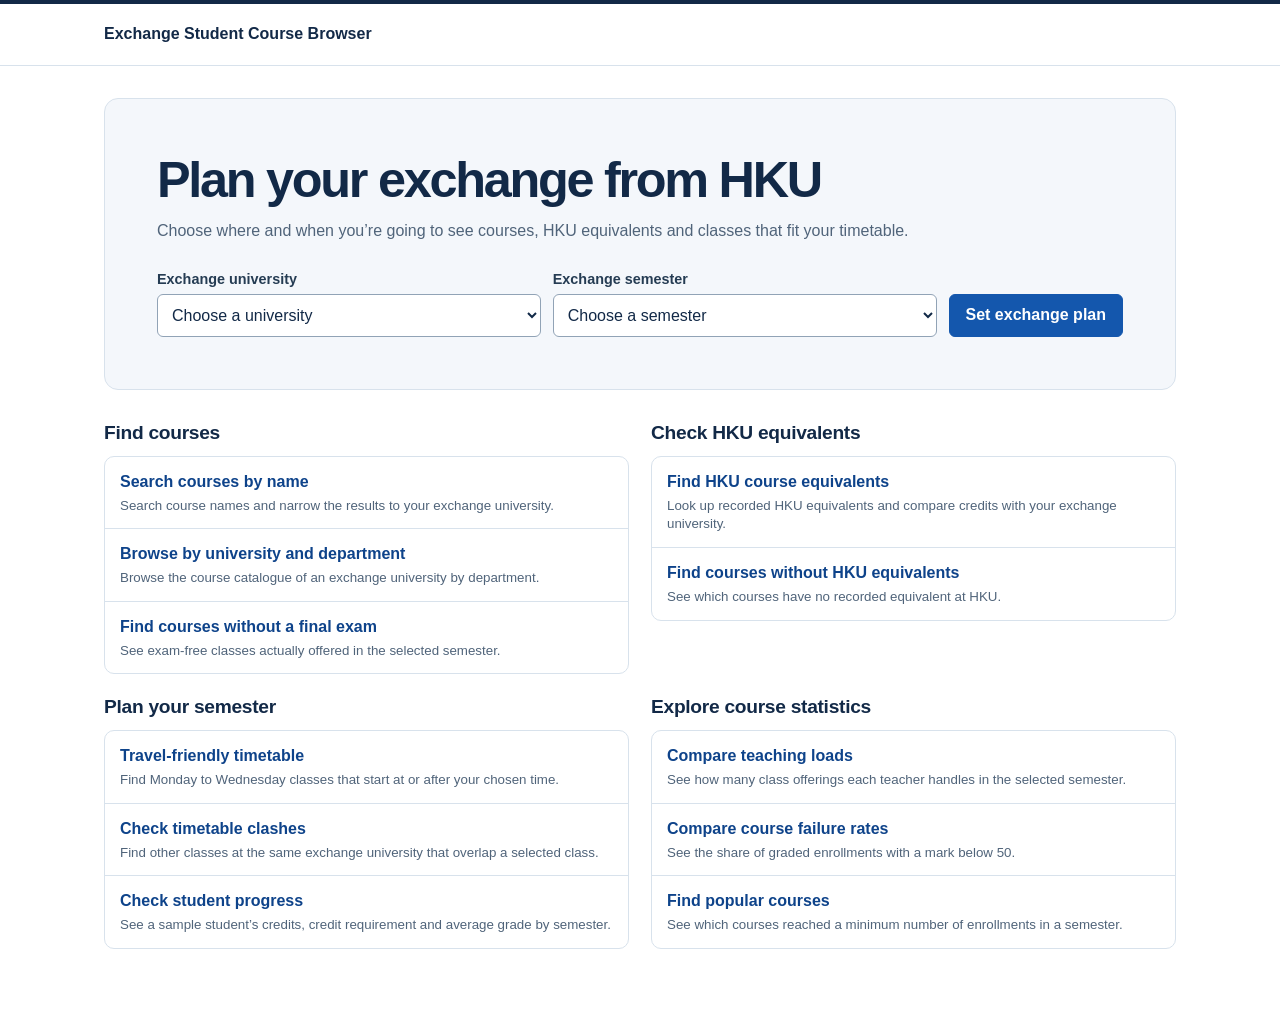
==== docs/index.html @ b4a04296 "Plan an outbound HKU exchange on the public demo" ====
<!doctype html>
<html lang="en">
<head>
  <meta charset="utf-8">
  <meta name="viewport" content="width=device-width, initial-scale=1">
  <title>Exchange Student Course Browser</title>
  <link rel="stylesheet" href="static/style.css?v=c8fd3053e0f9">
</head>
<body>

<header class="topbar">
  <a class="brand" href="./" data-plan-link>Exchange Student Course Browser</a>

</header>
<main>
  <p class="plan-route" data-plan-route hidden></p>

<section class="search-panel">
  <h1>Plan your exchange from HKU</h1>
  <p>Choose where and when you’re going to see courses, HKU equivalents and classes that fit your timetable.</p>
  <form class="plan-form" method="get" action="./" id="exchange-plan">
    <label>
      <span class="label">Exchange university</span>
      <select name="destination" required>
        <option value="">Choose a university</option>

        <option value="3">University College London</option>

        <option value="2">University of Toronto</option>

      </select>
    </label>
    <label>
      <span class="label">Exchange semester</span>
      <select name="semester" required>
        <option value="">Choose a semester</option>

        <option value="Sem 1">Sem 1</option>

        <option value="Sem 2">Sem 2</option>

      </select>
    </label>
    <button type="submit">Set exchange plan</button>
  </form>
</section>
<section class="plan-search" data-plan-search hidden>
  <h2>Search your destination’s courses</h2>
  <form class="search-form" method="get" action="feature/1/" data-preserve-plan>
    <input type="hidden" name="uni_id" data-plan-default>
    <label for="keyword" class="sr-only">Course name keyword</label>
    <input id="keyword" name="keyword" type="search" placeholder="Try database" required>
    <button type="submit">Search courses</button>
  </form>
</section>
<div class="cards">

  <section class="feature-group">
    <h2>Find courses</h2>
    <ul>

      <li>
        <a href="feature/1/" data-plan-link>
          <span>Search courses by name</span>
          <small>Search course names and narrow the results to your exchange university.</small>
        </a>
      </li>

      <li>
        <a href="feature/2/" data-plan-link>
          <span>Browse by university and department</span>
          <small>Browse the course catalogue of an exchange university by department.</small>
        </a>
      </li>

      <li>
        <a href="feature/4/" data-plan-link>
          <span>Find courses without a final exam</span>
          <small>See exam-free classes actually offered in the selected semester.</small>
        </a>
      </li>

    </ul>
  </section>

  <section class="feature-group">
    <h2>Check HKU equivalents</h2>
    <ul>

      <li>
        <a href="feature/5/" data-plan-link>
          <span>Find HKU course equivalents</span>
          <small>Look up recorded HKU equivalents and compare credits with your exchange university.</small>
        </a>
      </li>

      <li>
        <a href="feature/9/" data-plan-link>
          <span>Find courses without HKU equivalents</span>
          <small>See which courses have no recorded equivalent at HKU.</small>
        </a>
      </li>

    </ul>
  </section>

  <section class="feature-group">
    <h2>Plan your semester</h2>
    <ul>

      <li>
        <a href="feature/3/" data-plan-link>
          <span>Travel-friendly timetable</span>
          <small>Find Monday to Wednesday classes that start at or after your chosen time.</small>
        </a>
      </li>

      <li>
        <a href="feature/11/" data-plan-link>
          <span>Check timetable clashes</span>
          <small>Find other classes at the same exchange university that overlap a selected class.</small>
        </a>
      </li>

      <li>
        <a href="feature/7/" data-plan-link>
          <span>Check student progress</span>
          <small>See a sample student’s credits, credit requirement and average grade by semester.</small>
        </a>
      </li>

    </ul>
  </section>

  <section class="feature-group">
    <h2>Explore course statistics</h2>
    <ul>

      <li>
        <a href="feature/6/" data-plan-link>
          <span>Compare teaching loads</span>
          <small>See how many class offerings each teacher handles in the selected semester.</small>
        </a>
      </li>

      <li>
        <a href="feature/8/" data-plan-link>
          <span>Compare course failure rates</span>
          <small>See the share of graded enrollments with a mark below 50.</small>
        </a>
      </li>

      <li>
        <a href="feature/10/" data-plan-link>
          <span>Find popular courses</span>
          <small>See which courses reached a minimum number of enrollments in a semester.</small>
        </a>
      </li>

    </ul>
  </section>

</div>

</main>

<script id="exchange-choices" type="application/json">{"destinations": [[3, "University College London"], [2, "University of Toronto"]], "semesters": ["Sem 1", "Sem 2"]}</script>
<script src="static/plan.js?v=af92ba2f930c" defer></script>


</body>
</html>
---- docs/static/style.css ----
:root {
  color-scheme: light;
  --navy: #122947;
  --text: #253c53;
  --muted: #50647a;
  --blue: #1457ad;
  --blue-dark: #0e438a;
  --line: #d8e2ec;
  --soft: #f4f7fb;
  --white: #fff;
}

* { box-sizing: border-box; }
[hidden] { display: none !important; }
body {
  margin: 0;
  color: var(--text);
  background: var(--white);
  font: 1rem/1.55 "Inter", -apple-system, BlinkMacSystemFont, "Segoe UI", sans-serif;
}
a { color: var(--blue); }
h1, h2, h3 { color: var(--navy); line-height: 1.15; }
h1 { margin: 0; font-size: clamp(2rem, 4vw, 3.15rem); letter-spacing: -.045em; }
h2 { margin: 0; font-size: 1.2rem; letter-spacing: -.015em; }
p { margin: 0; }
main { max-width: 1120px; margin: 0 auto; padding: 32px 24px 60px; }

.topbar {
  display: flex;
  justify-content: space-between;
  align-items: baseline;
  gap: 12px;
  padding: 18px max(24px, calc((100% - 1072px) / 2));
  border-top: 4px solid var(--navy);
  border-bottom: 1px solid var(--line);
}
.brand { color: var(--navy); font-weight: 700; text-decoration: none; }
.topbar nav a { white-space: nowrap; font-size: .9rem; font-weight: 600; }

.search-panel {
  padding: clamp(22px, 6vw, 52px);
  border: 1px solid var(--line);
  border-radius: 14px;
  background: var(--soft);
}
.search-panel p { margin: 10px 0 24px; color: var(--muted); }
.plan-route { margin: 0 0 16px; color: var(--muted); font-size: .9rem; font-weight: 650; }
.plan-form { display: flex; align-items: end; flex-wrap: wrap; gap: 12px; }
.plan-form label { flex: 1 1 200px; min-width: 0; }
.plan-search { margin-top: 24px; }
.plan-search h2 { margin-bottom: 8px; }
.search-form { display: flex; flex-wrap: wrap; gap: 10px; max-width: 640px; }
.search-form input { flex: 1 1 220px; width: auto; min-width: 0; }

.cards {
  display: grid;
  grid-template-columns: repeat(2, minmax(0, 1fr));
  gap: 22px;
  margin-top: 32px;
  align-items: start;
}
.feature-group h2 { margin-bottom: 12px; }
.feature-group ul {
  margin: 0;
  padding: 0;
  list-style: none;
  border: 1px solid var(--line);
  border-radius: 10px;
}
.feature-group li + li { border-top: 1px solid var(--line); }
.feature-group a {
  display: block;
  padding: 13px 15px;
  text-decoration: none;
  border-radius: 7px;
}
.feature-group a:hover { background: var(--soft); }
.feature-group a span { display: block; color: var(--blue-dark); font-weight: 650; }
.feature-group a small { display: block; margin-top: 2px; color: var(--muted); line-height: 1.4; }

.feature-title { font-size: clamp(1.9rem, 4vw, 2.75rem); }
.feature-description { margin: 10px 0 22px; }
.dim { color: var(--muted); }
.block {
  margin: 18px 0;
  padding: 20px;
  border: 1px solid var(--line);
  border-radius: 10px;
}
.block.flat { padding: 0; }
.block.error { border-color: #e4b4b1; color: #861c19; background: #fff8f8; }
.block.error p { margin-top: 6px; }
.tag { font-weight: 650; }
.form {
  display: flex;
  align-items: end;
  flex-wrap: wrap;
  gap: 14px;
  background: var(--soft);
}
.form label { flex: 1 1 200px; min-width: 0; }
.label { display: block; margin-bottom: 4px; font-size: .9rem; font-weight: 650; }
.label em { color: var(--muted); font-weight: 400; }

input, select, textarea, button { font: inherit; }
input, select, textarea {
  width: 100%;
  min-height: 43px;
  padding: 8px 10px;
  color: var(--navy);
  background: var(--white);
  border: 1px solid #91a3b6;
  border-radius: 6px;
}
button {
  min-height: 43px;
  padding: 8px 16px;
  color: var(--white);
  background: var(--blue);
  border: 1px solid var(--blue);
  border-radius: 6px;
  font-weight: 650;
  cursor: pointer;
}
button:hover { background: var(--blue-dark); }
:focus-visible { outline: 2px solid var(--blue); outline-offset: 2px; }

.result-head {
  display: flex;
  justify-content: space-between;
  align-items: baseline;
  gap: 12px;
  padding: 13px 16px;
}
.count, .null, .empty { color: var(--muted); }
.count { font-size: .9rem; }
.empty { padding: 0 16px 16px; }
.table-wrap { overflow-x: auto; }
table.data { width: 100%; border-collapse: collapse; font-size: .92rem; }
table.data th, table.data td { padding: 9px 12px; text-align: left; vertical-align: top; }
table.data th { color: var(--navy); background: var(--soft); white-space: nowrap; }
table.data td { border-top: 1px solid var(--line); }
table.data td:first-child { min-width: 5rem; }
table.data th, table.data td { font-variant-numeric: tabular-nums; }

pre, code, .mono { font-family: ui-monospace, monospace; }
pre { white-space: pre-wrap; }
.sr-only {
  position: absolute;
  width: 1px;
  height: 1px;
  padding: 0;
  margin: -1px;
  overflow: hidden;
  clip-path: inset(50%);
  white-space: nowrap;
  border: 0;
}

@media (max-width: 740px) {
  .cards { grid-template-columns: 1fr; }
}
@media (max-width: 480px) {
  main { padding: 24px 16px 40px; }
  .topbar { padding: 14px 16px; }
  .search-form button, .plan-form button, .form button { width: 100%; }
}
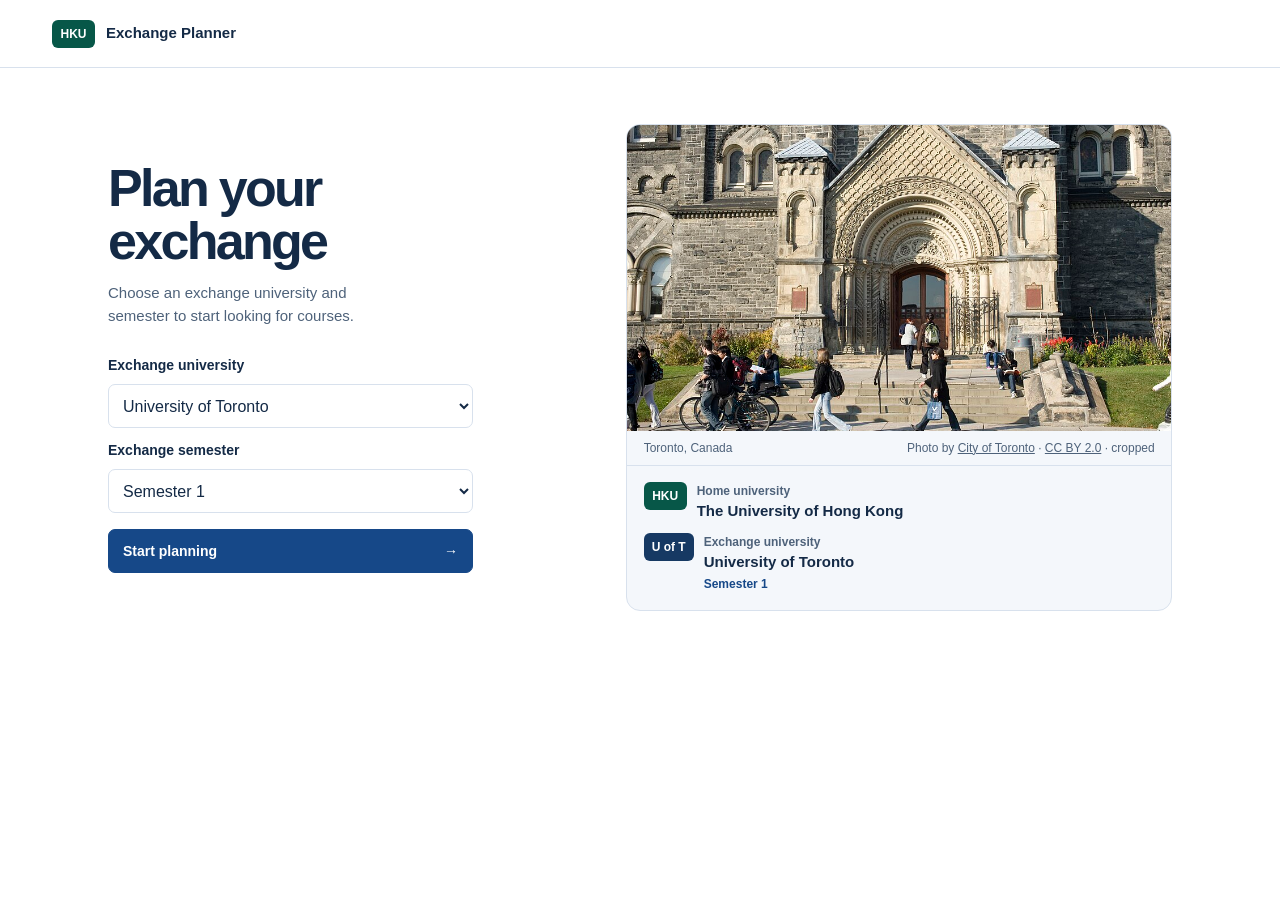
==== commit 0a979256: "Publish redesigned HKU exchange planner" ====
--- a/docs/index.html
+++ b/docs/index.html
@@ -3,169 +3,89 @@
 <head>
   <meta charset="utf-8">
   <meta name="viewport" content="width=device-width, initial-scale=1">
-  <title>Exchange Student Course Browser</title>
-  <link rel="stylesheet" href="static/style.css?v=c8fd3053e0f9">
+  <title>Exchange Planner</title>
+  <link rel="stylesheet" href="static/style.css?v=d1cd50f2ade8">
 </head>
-<body>
-
-<header class="topbar">
-  <a class="brand" href="./" data-plan-link>Exchange Student Course Browser</a>
-
+<body id="exchange-planner">
+<header class="identity">
+  <a class="identity-link" href="./" data-plan-link>
+    <span class="school-badge" data-school="hku" aria-hidden="true">HKU</span>
+    <span>Exchange Planner</span>
+  </a>
 </header>
 <main>
-  <p class="plan-route" data-plan-route hidden></p>
 
-<section class="search-panel">
-  <h1>Plan your exchange from HKU</h1>
-  <p>Choose where and when you’re going to see courses, HKU equivalents and classes that fit your timetable.</p>
-  <form class="plan-form" method="get" action="./" id="exchange-plan">
-    <label>
-      <span class="label">Exchange university</span>
-      <select name="destination" required>
-        <option value="">Choose a university</option>
+
+<section class="setup" aria-labelledby="exchange-title">
+  <div class="setup-copy">
+    <h1 id="exchange-title">Plan your exchange</h1>
+    <p>Choose an exchange university and semester to start looking for courses.</p>
+    <form id="exchange-setup" method="get" action="feature/1/">
+      <label for="exchange-university">Exchange university</label>
+      <select id="exchange-university" name="destination" required>
 
         <option value="3">University College London</option>
 
-        <option value="2">University of Toronto</option>
+        <option value="2" selected>University of Toronto</option>
 
       </select>
-    </label>
-    <label>
-      <span class="label">Exchange semester</span>
-      <select name="semester" required>
-        <option value="">Choose a semester</option>
+      <label for="exchange-semester">Exchange semester</label>
+      <select id="exchange-semester" name="semester" required>
 
-        <option value="Sem 1">Sem 1</option>
+        <option value="Sem 1">Semester 1</option>
 
-        <option value="Sem 2">Sem 2</option>
+        <option value="Sem 2">Semester 2</option>
 
       </select>
-    </label>
-    <button type="submit">Set exchange plan</button>
-  </form>
+      <button class="main-action" type="submit">Start planning <span aria-hidden="true">→</span></button>
+    </form>
+  </div>
+  <aside class="route-panel" aria-label="Your exchange route">
+
+    <figure class="campus-figure">
+      <img data-campus-photo width="960" height="640"
+           src="static/campus/toronto.jpg?v=460c03004c10" alt="Entrance to University College at the University of Toronto">
+      <figcaption>
+        <span data-campus-place>Toronto, Canada</span>
+        <span class="photo-credit">
+          Photo by <a data-campus-credit href="https://commons.wikimedia.org/wiki/File:University_College_in_Toronto.jpg" target="_blank" rel="noopener noreferrer">City of Toronto</a>
+          · <a data-campus-license href="https://creativecommons.org/licenses/by/2.0/" target="_blank" rel="noopener noreferrer">CC BY 2.0</a>
+          · cropped
+        </span>
+      </figcaption>
+    </figure>
+    <template id="campus-images">
+
+      <img data-campus="2" src="static/campus/toronto.jpg?v=460c03004c10" alt="Entrance to University College at the University of Toronto">
+
+      <img data-campus="3" src="static/campus/ucl.jpg?v=e818f1b0f210" alt="Columns of the University College London portico">
+
+    </template>
+
+    <div class="journey">
+      <div class="stop">
+        <span class="school-badge" data-school="hku" aria-hidden="true">HKU</span>
+        <div><span class="caption">Home university</span><strong>The University of Hong Kong</strong></div>
+      </div>
+      <div class="stop">
+        <span class="school-badge" data-school="toronto"
+              data-destination-badge aria-hidden="true">U of T</span>
+        <div>
+          <span class="caption">Exchange university</span>
+          <strong data-destination-name>University of Toronto</strong>
+          <span class="route-term" data-semester-name>Semester 1</span>
+        </div>
+      </div>
+    </div>
+  </aside>
 </section>
-<section class="plan-search" data-plan-search hidden>
-  <h2>Search your destination’s courses</h2>
-  <form class="search-form" method="get" action="feature/1/" data-preserve-plan>
-    <input type="hidden" name="uni_id" data-plan-default>
-    <label for="keyword" class="sr-only">Course name keyword</label>
-    <input id="keyword" name="keyword" type="search" placeholder="Try database" required>
-    <button type="submit">Search courses</button>
-  </form>
-</section>
-<div class="cards">
-
-  <section class="feature-group">
-    <h2>Find courses</h2>
-    <ul>
-
-      <li>
-        <a href="feature/1/" data-plan-link>
-          <span>Search courses by name</span>
-          <small>Search course names and narrow the results to your exchange university.</small>
-        </a>
-      </li>
-
-      <li>
-        <a href="feature/2/" data-plan-link>
-          <span>Browse by university and department</span>
-          <small>Browse the course catalogue of an exchange university by department.</small>
-        </a>
-      </li>
-
-      <li>
-        <a href="feature/4/" data-plan-link>
-          <span>Find courses without a final exam</span>
-          <small>See exam-free classes actually offered in the selected semester.</small>
-        </a>
-      </li>
-
-    </ul>
-  </section>
-
-  <section class="feature-group">
-    <h2>Check HKU equivalents</h2>
-    <ul>
-
-      <li>
-        <a href="feature/5/" data-plan-link>
-          <span>Find HKU course equivalents</span>
-          <small>Look up recorded HKU equivalents and compare credits with your exchange university.</small>
-        </a>
-      </li>
-
-      <li>
-        <a href="feature/9/" data-plan-link>
-          <span>Find courses without HKU equivalents</span>
-          <small>See which courses have no recorded equivalent at HKU.</small>
-        </a>
-      </li>
-
-    </ul>
-  </section>
-
-  <section class="feature-group">
-    <h2>Plan your semester</h2>
-    <ul>
-
-      <li>
-        <a href="feature/3/" data-plan-link>
-          <span>Travel-friendly timetable</span>
-          <small>Find Monday to Wednesday classes that start at or after your chosen time.</small>
-        </a>
-      </li>
-
-      <li>
-        <a href="feature/11/" data-plan-link>
-          <span>Check timetable clashes</span>
-          <small>Find other classes at the same exchange university that overlap a selected class.</small>
-        </a>
-      </li>
-
-      <li>
-        <a href="feature/7/" data-plan-link>
-          <span>Check student progress</span>
-          <small>See a sample student’s credits, credit requirement and average grade by semester.</small>
-        </a>
-      </li>
-
-    </ul>
-  </section>
-
-  <section class="feature-group">
-    <h2>Explore course statistics</h2>
-    <ul>
-
-      <li>
-        <a href="feature/6/" data-plan-link>
-          <span>Compare teaching loads</span>
-          <small>See how many class offerings each teacher handles in the selected semester.</small>
-        </a>
-      </li>
-
-      <li>
-        <a href="feature/8/" data-plan-link>
-          <span>Compare course failure rates</span>
-          <small>See the share of graded enrollments with a mark below 50.</small>
-        </a>
-      </li>
-
-      <li>
-        <a href="feature/10/" data-plan-link>
-          <span>Find popular courses</span>
-          <small>See which courses reached a minimum number of enrollments in a semester.</small>
-        </a>
-      </li>
-
-    </ul>
-  </section>
-
-</div>
 
 </main>
 
 <script id="exchange-choices" type="application/json">{"destinations": [[3, "University College London"], [2, "University of Toronto"]], "semesters": ["Sem 1", "Sem 2"]}</script>
-<script src="static/plan.js?v=af92ba2f930c" defer></script>
+<script id="campus-photos" type="application/json">{"2": {"alt": "Entrance to University College at the University of Toronto", "badge": "U of T", "city": "Toronto, Canada", "credit": "City of Toronto", "file": "toronto.jpg", "license": "CC BY 2.0", "license_url": "https://creativecommons.org/licenses/by/2.0/", "source": "https://commons.wikimedia.org/wiki/File:University_College_in_Toronto.jpg", "theme": "toronto"}, "3": {"alt": "Columns of the University College London portico", "badge": "UCL", "city": "London, United Kingdom", "credit": "Raya Sharbain", "file": "ucl.jpg", "license": "CC BY-SA 4.0", "license_url": "https://creativecommons.org/licenses/by-sa/4.0/", "source": "https://commons.wikimedia.org/wiki/File:Portico_of_University_College_London.jpg", "theme": "ucl"}}</script>
+<script src="static/plan.js?v=c32ebdb7d291" defer></script>
+
 
 
 </body>
--- a/docs/static/style.css
+++ b/docs/static/style.css
@@ -1,167 +1,171 @@
-:root {
-  color-scheme: light;
-  --navy: #122947;
-  --text: #253c53;
-  --muted: #50647a;
-  --blue: #1457ad;
-  --blue-dark: #0e438a;
-  --line: #d8e2ec;
-  --soft: #f4f7fb;
-  --white: #fff;
+#exchange-planner {
+  color-scheme: light dark;
+  --sheet: light-dark(#fff, #142031);
+  --page: light-dark(#f4f7fb, #101b2b);
+  --ink: light-dark(#142a46, #edf3fc);
+  --quiet: light-dark(#4e627a, #b4c6dd);
+  --rule: light-dark(#d8e1ed, #3a4a60);
+  --blue: light-dark(#164888, #a8ceff);
+  --on-blue: light-dark(#fff, #0a2646);
+  --blue-wash: light-dark(#eaf2fd, #203a58);
+  --match: light-dark(#21604f, #94dec8);
+  --match-wash: light-dark(#e9f4ef, #17392f);
+  color: var(--ink);
+  background: var(--sheet);
+  font: 400 14px/1.5 "Inter", -apple-system, BlinkMacSystemFont, "Segoe UI", sans-serif;
+  overflow-wrap: anywhere;
+  margin: 0;
+}
+#exchange-planner *, #exchange-planner *::before { box-sizing: border-box; }
+#exchange-planner [hidden] { display: none !important; }
+#exchange-planner :is(h1,h2,p) { margin: 0; color: inherit; }
+#exchange-planner input, #exchange-planner select, #exchange-planner button { font: inherit; }
+#exchange-planner :is(button,select,input):focus-visible {
+  outline: 2px solid var(--blue);
+  outline-offset: 2px;
+}
+#exchange-planner .identity {
+  min-height: 68px; display: flex; align-items: center; gap: 11px;
+  padding: 12px clamp(16px, 5%, 52px); border-bottom: 1px solid var(--rule);
+  font-size: 15px; font-weight: 650;
+}
+#exchange-planner .school-badge {
+  display: inline-flex; align-items: center; justify-content: center; flex: none; min-width: 43px;
+  padding: 5px 8px; border-radius: 6px; background: #163963; color: #fff;
+  font-size: 12px; white-space: nowrap; font-weight: 700;
+}
+#exchange-planner .school-badge[data-school="hku"] {
+  background: #075748;
+}
+#exchange-planner .school-badge[data-school="ucl"] {
+  background: #3a2764;
+}
+#exchange-planner .setup {
+  display: grid; grid-template-columns: minmax(0, .9fr) minmax(0, 1.1fr); align-items: center;
+  gap: clamp(24px, 6vw, 72px); padding: clamp(24px, 5%, 56px) clamp(16px, 7%, 78px);
+}
+#exchange-planner .setup-copy h1 {
+  max-width: 14ch; font-size: clamp(30px, 5vw, 52px); font-weight: 700;
+  line-height: 1.02; letter-spacing: -.052em;
+}
+#exchange-planner .setup-copy > p { margin-top: 14px; color: var(--quiet); max-width: 34ch; font-size: 15px; }
+#exchange-planner #exchange-setup { display: grid; gap: 8px; margin-top: 24px; max-width: 365px; }
+#exchange-planner #exchange-setup label { margin-top: 4px; font-weight: 600; }
+#exchange-planner :is(select,input) {
+  display: block; width: 100%; min-width: 0; min-height: 44px;
+  padding: 9px 10px; border: 1px solid var(--rule); border-radius: 7px;
+  background: var(--sheet); color: var(--ink); font-size: 16px;
+}
+#exchange-planner .main-action {
+  display: flex; align-items: center; justify-content: space-between; gap: 14px;
+  min-height: 44px; margin-top: 8px; padding: 9px 14px; border: 1px solid var(--blue);
+  border-radius: 7px; color: var(--on-blue); background: var(--blue); font-weight: 650;
+}
+#exchange-planner .route-panel {
+  background: var(--page); border: 1px solid var(--rule); border-radius: 14px;
+  overflow: hidden;
+}
+#exchange-planner .campus-figure { margin: 0; }
+#exchange-planner .campus-figure img {
+  display: block; width: 100%; aspect-ratio: 16 / 9; height: auto; object-fit: cover;
+  object-position: center 58%;
+}
+#exchange-planner .campus-figure figcaption {
+  display: flex; justify-content: space-between; gap: 4px 14px; flex-wrap: wrap;
+  padding: 8px clamp(12px, 3%, 18px); color: var(--quiet); font-size: 12px;
+  border-bottom: 1px solid var(--rule);
+}
+#exchange-planner .photo-credit a { color: var(--quiet); }
+#exchange-planner .journey { display: grid; gap: 12px; padding: 16px clamp(12px, 3%, 18px); }
+#exchange-planner .stop { display: flex; align-items: flex-start; gap: 10px; }
+#exchange-planner .caption { display: block; color: var(--quiet); font-size: 12px; font-weight: 550; }
+#exchange-planner .stop strong { display: block; margin-top: 2px; font-size: 15px; line-height: 1.25; }
+#exchange-planner .route-term { display: inline-block; margin-top: 4px; color: var(--blue); font-size: 12px; font-weight: 550; }
+#exchange-planner .context {
+  display: flex; align-items: center; justify-content: space-between; gap: 14px; flex-wrap: wrap;
+  background: var(--page); padding: 15px clamp(16px, 5%, 52px);
+}
+#exchange-planner .context-universities { display: flex; align-items: center; gap: 5px 7px; flex-wrap: wrap; margin-top: 4px; }
+#exchange-planner .context-universities .school-badge { min-width: 34px; padding: 3px 6px; }
+#exchange-planner .context-text strong { font-size: 16px; }
+#exchange-planner .subtle { color: var(--quiet); }
+#exchange-planner .quiet-button {
+  min-height: 36px; padding: 4px 10px; background: var(--sheet); color: var(--blue);
+  border: 1px solid var(--rule); border-radius: 6px; font-weight: 600;
+}
+#exchange-planner .workspace-nav {
+  display: flex; align-items: start; flex-wrap: wrap; gap: 0 clamp(14px, 4vw, 32px);
+  padding: 0 clamp(16px, 5%, 52px); border-bottom: 1px solid var(--rule); color: var(--quiet);
+}
+#exchange-planner .workspace-nav a { padding: 11px 0; }
+#exchange-planner .workspace-nav [aria-current] { color: var(--blue); font-weight: 650; border-bottom: 2px solid var(--blue); }
+#exchange-planner .course-content { padding: 25px clamp(16px, 5%, 52px) 26px; }
+#exchange-planner .course-content h1 { font-size: clamp(26px, 4vw, 36px); line-height: 1.1; letter-spacing: -.035em; }
+#exchange-planner .modes { display: flex; gap: 7px; flex-wrap: wrap; margin: 15px 0 10px; }
+#exchange-planner .modes a {
+  min-height: 36px; padding: 6px 10px; border: 1px solid var(--rule); border-radius: 6px;
+  background: var(--sheet); color: var(--quiet);
+}
+#exchange-planner .modes [aria-current="page"] { border-color: var(--blue); color: var(--blue); background: var(--blue-wash); font-weight: 600; }
+#exchange-planner .filter-line { max-width: 445px; }
+#exchange-planner .results-count { margin-top: 15px; font-size: 12px; color: var(--quiet); }
+#exchange-planner .course-row { padding: 12px 0; border-top: 1px solid var(--rule); }
+#exchange-planner .course-row:first-child { margin-top: 7px; }
+#exchange-planner .course-main { display: flex; justify-content: space-between; align-items: start; gap: 8px 14px; flex-wrap: wrap; }
+#exchange-planner .course-title h2 { font-size: 18px; line-height: 1.2; font-weight: 650; }
+#exchange-planner .course-meta { margin-top: 3px; font-size: 13px; color: var(--quiet); }
+#exchange-planner .exam-status { padding: 3px 7px; border-radius: 5px; color: var(--quiet); background: var(--page); font-size: 12px; white-space: nowrap; }
+#exchange-planner .exam-status[data-no-exam="true"] { background: var(--match-wash); color: var(--match); }
+#exchange-planner .course-actions { display: flex; align-items: center; gap: 4px 16px; flex-wrap: wrap; margin-top: 5px; }
+#exchange-planner .row-action { padding: 4px 0; min-height: 30px; border: 0; background: transparent; color: var(--blue); font-weight: 600; text-align: left; }
+#exchange-planner .row-action:hover, #exchange-planner .row-action[aria-expanded="true"] { text-decoration: underline; text-underline-offset: 3px; }
+#exchange-planner .course-detail { margin-top: 6px; padding: 8px 11px; background: var(--page); border-left: 3px solid var(--blue); }
+#exchange-planner .empty-message { padding: 14px 0; color: var(--quiet); }
+#exchange-planner .visually-hidden {
+  position: absolute; width: 1px; height: 1px; overflow: hidden; clip-path: inset(50%); white-space: nowrap;
+}
+@media (max-width: 590px) {
+  #exchange-planner .setup { grid-template-columns: minmax(0, 1fr); }
+  #exchange-planner .setup-copy h1 { max-width: none; }
+  #exchange-planner #exchange-setup { max-width: none; }
+}
+@media (pointer: coarse) {
+  #exchange-planner :is(.quiet-button,.modes a,.row-action) { min-height: 44px; }
 }
 
-* { box-sizing: border-box; }
-[hidden] { display: none !important; }
-body {
-  margin: 0;
-  color: var(--text);
-  background: var(--white);
-  font: 1rem/1.55 "Inter", -apple-system, BlinkMacSystemFont, "Segoe UI", sans-serif;
+#exchange-planner main { max-width: 1220px; margin: 0 auto; }
+#exchange-planner .identity-link { display: inline-flex; gap: 11px; align-items: center; color: var(--ink); text-decoration: none; }
+#exchange-planner .workspace-nav a, #exchange-planner .modes a { color: var(--quiet); text-decoration: none; }
+#exchange-planner .quiet-button { display: inline-flex; align-items: center; text-decoration: none; }
+#exchange-planner :is(.primary-button,.main-action,.row-action) { cursor: pointer; }
+#exchange-planner .feature-description { margin-top: 9px; color: var(--quiet); }
+#exchange-planner .form {
+  display: flex; gap: 10px; align-items: end; flex-wrap: wrap; margin-top: 14px;
 }
-a { color: var(--blue); }
-h1, h2, h3 { color: var(--navy); line-height: 1.15; }
-h1 { margin: 0; font-size: clamp(2rem, 4vw, 3.15rem); letter-spacing: -.045em; }
-h2 { margin: 0; font-size: 1.2rem; letter-spacing: -.015em; }
-p { margin: 0; }
-main { max-width: 1120px; margin: 0 auto; padding: 32px 24px 60px; }
+#exchange-planner .form label { flex: 1 1 185px; min-width: 0; max-width: 445px; }
+#exchange-planner .form .label { display: block; margin-bottom: 4px; font-weight: 600; }
+#exchange-planner .primary-button {
+  min-height: 44px; padding: 8px 12px; border-radius: 7px; border: 1px solid var(--blue);
+  background: var(--blue); color: var(--on-blue); font-weight: 650;
+}
+#exchange-planner .detail-list { margin: 4px 0 0; padding: 0; list-style: none; }
+#exchange-planner .detail-list li { display: flex; gap: 5px 13px; flex-wrap: wrap; }
+#exchange-planner .detail-list li + li { margin-top: 5px; }
+#exchange-planner .detail-list a { color: var(--blue); font-weight: 600; }
+#exchange-planner .block { margin: 16px 0; padding: 14px; border: 1px solid var(--rule); border-radius: 8px; }
+#exchange-planner .block.flat { padding: 0; }
+#exchange-planner .block.error { color: light-dark(#951c22, #ffadb4); }
+#exchange-planner .result-head { display: flex; justify-content: space-between; align-items: baseline; padding: 10px 14px; gap: 12px; }
+#exchange-planner .result-head h2 { font-size: 16px; font-weight: 650; }
+#exchange-planner :is(.count,.null) { color: var(--quiet); }
+#exchange-planner .empty { padding: 0 14px 12px; }
+#exchange-planner .table-wrap { overflow-x: auto; }
+#exchange-planner .data { width: 100%; border-collapse: collapse; font-size: 14px; }
+#exchange-planner .data :is(td,th) { padding: 9px 12px; text-align: left; border-top: 1px solid var(--rule); }
+#exchange-planner .data th { background: var(--page); white-space: nowrap; }
+#exchange-planner :is(pre,code,.mono) { font-family: ui-monospace, monospace; }
+#exchange-planner pre { white-space: pre-wrap; }
 
-.topbar {
-  display: flex;
-  justify-content: space-between;
-  align-items: baseline;
-  gap: 12px;
-  padding: 18px max(24px, calc((100% - 1072px) / 2));
-  border-top: 4px solid var(--navy);
-  border-bottom: 1px solid var(--line);
+@media (max-width: 430px) {
+  #exchange-planner .form label { max-width: none; }
 }
-.brand { color: var(--navy); font-weight: 700; text-decoration: none; }
-.topbar nav a { white-space: nowrap; font-size: .9rem; font-weight: 600; }
-
-.search-panel {
-  padding: clamp(22px, 6vw, 52px);
-  border: 1px solid var(--line);
-  border-radius: 14px;
-  background: var(--soft);
-}
-.search-panel p { margin: 10px 0 24px; color: var(--muted); }
-.plan-route { margin: 0 0 16px; color: var(--muted); font-size: .9rem; font-weight: 650; }
-.plan-form { display: flex; align-items: end; flex-wrap: wrap; gap: 12px; }
-.plan-form label { flex: 1 1 200px; min-width: 0; }
-.plan-search { margin-top: 24px; }
-.plan-search h2 { margin-bottom: 8px; }
-.search-form { display: flex; flex-wrap: wrap; gap: 10px; max-width: 640px; }
-.search-form input { flex: 1 1 220px; width: auto; min-width: 0; }
-
-.cards {
-  display: grid;
-  grid-template-columns: repeat(2, minmax(0, 1fr));
-  gap: 22px;
-  margin-top: 32px;
-  align-items: start;
-}
-.feature-group h2 { margin-bottom: 12px; }
-.feature-group ul {
-  margin: 0;
-  padding: 0;
-  list-style: none;
-  border: 1px solid var(--line);
-  border-radius: 10px;
-}
-.feature-group li + li { border-top: 1px solid var(--line); }
-.feature-group a {
-  display: block;
-  padding: 13px 15px;
-  text-decoration: none;
-  border-radius: 7px;
-}
-.feature-group a:hover { background: var(--soft); }
-.feature-group a span { display: block; color: var(--blue-dark); font-weight: 650; }
-.feature-group a small { display: block; margin-top: 2px; color: var(--muted); line-height: 1.4; }
-
-.feature-title { font-size: clamp(1.9rem, 4vw, 2.75rem); }
-.feature-description { margin: 10px 0 22px; }
-.dim { color: var(--muted); }
-.block {
-  margin: 18px 0;
-  padding: 20px;
-  border: 1px solid var(--line);
-  border-radius: 10px;
-}
-.block.flat { padding: 0; }
-.block.error { border-color: #e4b4b1; color: #861c19; background: #fff8f8; }
-.block.error p { margin-top: 6px; }
-.tag { font-weight: 650; }
-.form {
-  display: flex;
-  align-items: end;
-  flex-wrap: wrap;
-  gap: 14px;
-  background: var(--soft);
-}
-.form label { flex: 1 1 200px; min-width: 0; }
-.label { display: block; margin-bottom: 4px; font-size: .9rem; font-weight: 650; }
-.label em { color: var(--muted); font-weight: 400; }
-
-input, select, textarea, button { font: inherit; }
-input, select, textarea {
-  width: 100%;
-  min-height: 43px;
-  padding: 8px 10px;
-  color: var(--navy);
-  background: var(--white);
-  border: 1px solid #91a3b6;
-  border-radius: 6px;
-}
-button {
-  min-height: 43px;
-  padding: 8px 16px;
-  color: var(--white);
-  background: var(--blue);
-  border: 1px solid var(--blue);
-  border-radius: 6px;
-  font-weight: 650;
-  cursor: pointer;
-}
-button:hover { background: var(--blue-dark); }
-:focus-visible { outline: 2px solid var(--blue); outline-offset: 2px; }
-
-.result-head {
-  display: flex;
-  justify-content: space-between;
-  align-items: baseline;
-  gap: 12px;
-  padding: 13px 16px;
-}
-.count, .null, .empty { color: var(--muted); }
-.count { font-size: .9rem; }
-.empty { padding: 0 16px 16px; }
-.table-wrap { overflow-x: auto; }
-table.data { width: 100%; border-collapse: collapse; font-size: .92rem; }
-table.data th, table.data td { padding: 9px 12px; text-align: left; vertical-align: top; }
-table.data th { color: var(--navy); background: var(--soft); white-space: nowrap; }
-table.data td { border-top: 1px solid var(--line); }
-table.data td:first-child { min-width: 5rem; }
-table.data th, table.data td { font-variant-numeric: tabular-nums; }
-
-pre, code, .mono { font-family: ui-monospace, monospace; }
-pre { white-space: pre-wrap; }
-.sr-only {
-  position: absolute;
-  width: 1px;
-  height: 1px;
-  padding: 0;
-  margin: -1px;
-  overflow: hidden;
-  clip-path: inset(50%);
-  white-space: nowrap;
-  border: 0;
-}
-
-@media (max-width: 740px) {
-  .cards { grid-template-columns: 1fr; }
-}
-@media (max-width: 480px) {
-  main { padding: 24px 16px 40px; }
-  .topbar { padding: 14px 16px; }
-  .search-form button, .plan-form button, .form button { width: 100%; }
-}
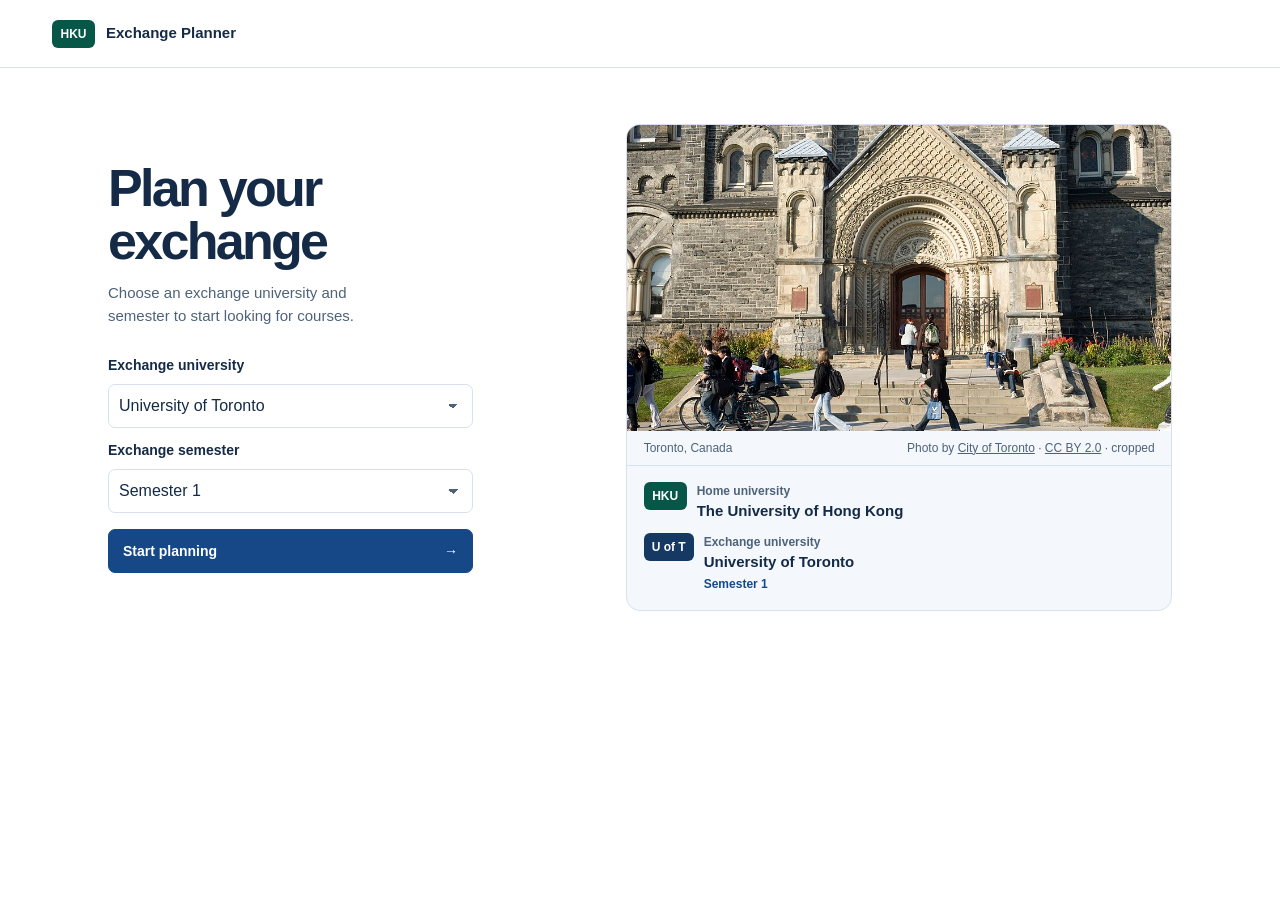
==== commit f5687ad9: "Publish timetable and insights usability fixes" ====
--- a/docs/index.html
+++ b/docs/index.html
@@ -4,7 +4,7 @@
   <meta charset="utf-8">
   <meta name="viewport" content="width=device-width, initial-scale=1">
   <title>Exchange Planner</title>
-  <link rel="stylesheet" href="static/style.css?v=d1cd50f2ade8">
+  <link rel="stylesheet" href="static/style.css?v=79c23f0552ff">
 </head>
 <body id="exchange-planner">
 <header class="identity">
@@ -84,7 +84,7 @@
 
 <script id="exchange-choices" type="application/json">{"destinations": [[3, "University College London"], [2, "University of Toronto"]], "semesters": ["Sem 1", "Sem 2"]}</script>
 <script id="campus-photos" type="application/json">{"2": {"alt": "Entrance to University College at the University of Toronto", "badge": "U of T", "city": "Toronto, Canada", "credit": "City of Toronto", "file": "toronto.jpg", "license": "CC BY 2.0", "license_url": "https://creativecommons.org/licenses/by/2.0/", "source": "https://commons.wikimedia.org/wiki/File:University_College_in_Toronto.jpg", "theme": "toronto"}, "3": {"alt": "Columns of the University College London portico", "badge": "UCL", "city": "London, United Kingdom", "credit": "Raya Sharbain", "file": "ucl.jpg", "license": "CC BY-SA 4.0", "license_url": "https://creativecommons.org/licenses/by-sa/4.0/", "source": "https://commons.wikimedia.org/wiki/File:Portico_of_University_College_London.jpg", "theme": "ucl"}}</script>
-<script src="static/plan.js?v=c32ebdb7d291" defer></script>
+<script src="static/plan.js?v=171c22b763ea" defer></script>
 
 
 
--- a/docs/static/style.css
+++ b/docs/static/style.css
@@ -56,6 +56,19 @@
   padding: 9px 10px; border: 1px solid var(--rule); border-radius: 7px;
   background: var(--sheet); color: var(--ink); font-size: 16px;
 }
+#exchange-planner select {
+  appearance: none;
+  padding-inline-end: 36px;
+  background-image:
+    linear-gradient(45deg, transparent 50%, var(--quiet) 50%),
+    linear-gradient(135deg, var(--quiet) 50%, transparent 50%);
+  background-position: right 19px center, right 14px center;
+  background-size: 5px 5px;
+  background-repeat: no-repeat;
+}
+@media (forced-colors: active) {
+  #exchange-planner select { appearance: auto; background-image: none; }
+}
 #exchange-planner .main-action {
   display: flex; align-items: center; justify-content: space-between; gap: 14px;
   min-height: 44px; margin-top: 8px; padding: 9px 14px; border: 1px solid var(--blue);
@@ -163,9 +176,49 @@
 #exchange-planner .data { width: 100%; border-collapse: collapse; font-size: 14px; }
 #exchange-planner .data :is(td,th) { padding: 9px 12px; text-align: left; border-top: 1px solid var(--rule); }
 #exchange-planner .data th { background: var(--page); white-space: nowrap; }
+#exchange-planner .insight-tools {
+  display: grid; grid-template-columns: repeat(4, minmax(0, 1fr)); gap: 10px; margin: 16px 0;
+}
+#exchange-planner .insight-tools a {
+  display: grid; align-content: start; gap: 4px; padding: 12px;
+  border: 1px solid var(--rule); border-radius: 8px; background: var(--sheet);
+  color: var(--ink); text-decoration: none; line-height: 1.35;
+}
+#exchange-planner .insight-tools a span { color: var(--quiet); font-size: 13px; }
+#exchange-planner .insight-tools a:hover { border-color: var(--blue); }
+#exchange-planner .insight-tools [aria-current="page"] {
+  border-color: var(--blue); box-shadow: inset 0 0 0 1px var(--blue);
+  background: var(--blue-wash);
+}
+#exchange-planner .insight-tools [aria-current="page"] strong { color: var(--blue); }
+#exchange-planner .insight-panel {
+  padding: clamp(12px, 2vw, 22px); border: 1px solid var(--rule); border-radius: 10px;
+}
+#exchange-planner .insight-panel > h2 { font-size: 19px; line-height: 1.3; }
+#exchange-planner .insight-panel .feature-description { margin-top: 4px; }
+#exchange-planner .insight-panel .block:last-child { margin-bottom: 0; }
+#exchange-planner .insight-panel .data tbody tr:nth-child(even) { background: var(--page); }
 #exchange-planner :is(pre,code,.mono) { font-family: ui-monospace, monospace; }
 #exchange-planner pre { white-space: pre-wrap; }
 
+@media (max-width: 720px) {
+  #exchange-planner .insight-tools { grid-template-columns: repeat(2, minmax(0, 1fr)); }
+  #exchange-planner .insight-panel .data,
+  #exchange-planner .insight-panel .data tbody { display: block; }
+  #exchange-planner .insight-panel .data thead {
+    position: absolute; width: 1px; height: 1px; overflow: hidden; clip-path: inset(50%);
+  }
+  #exchange-planner .insight-panel .data tbody tr {
+    display: grid; grid-template-columns: repeat(2, minmax(0, 1fr));
+    padding: 8px 12px; border-top: 1px solid var(--rule);
+  }
+  #exchange-planner .insight-panel .data td { padding: 4px 0; border: 0; }
+  #exchange-planner .insight-panel .data td:first-child { grid-column: 1 / -1; font-weight: 650; }
+  #exchange-planner .insight-panel .data td:not(:first-child)::before {
+    content: attr(data-label) / "";
+    display: block; color: var(--quiet); font-size: 12px;
+  }
+}
 @media (max-width: 430px) {
   #exchange-planner .form label { max-width: none; }
 }
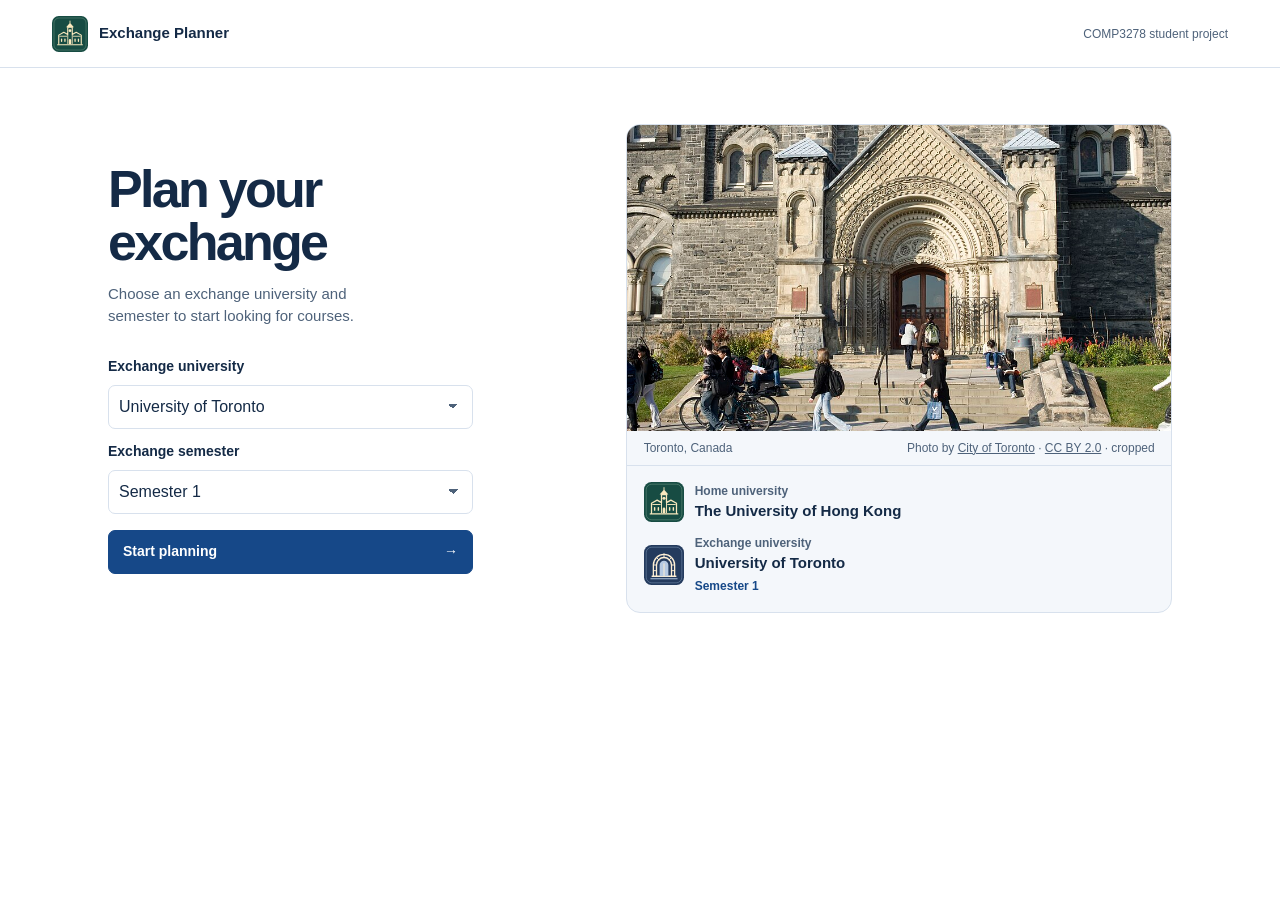
==== commit 7fee3d66: "Show illustrated campus badges on Pages" ====
--- a/docs/index.html
+++ b/docs/index.html
@@ -4,14 +4,17 @@
   <meta charset="utf-8">
   <meta name="viewport" content="width=device-width, initial-scale=1">
   <title>Exchange Planner</title>
-  <link rel="stylesheet" href="static/style.css?v=79c23f0552ff">
+  <link rel="stylesheet" href="static/style.css?v=3cb58a5b8d0e">
 </head>
 <body id="exchange-planner">
 <header class="identity">
   <a class="identity-link" href="./" data-plan-link>
-    <span class="school-badge" data-school="hku" aria-hidden="true">HKU</span>
+    <img class="campus-mark" width="40" height="40" alt=""
+     src="static/campus/hku.svg?v=58170c6886a2"
+     >
     <span>Exchange Planner</span>
   </a>
+  <span class="project-label">COMP3278 student project</span>
 </header>
 <main>
 
@@ -64,12 +67,15 @@
 
     <div class="journey">
       <div class="stop">
-        <span class="school-badge" data-school="hku" aria-hidden="true">HKU</span>
+        <img class="campus-mark" width="40" height="40" alt=""
+     src="static/campus/hku.svg?v=58170c6886a2"
+     >
         <div><span class="caption">Home university</span><strong>The University of Hong Kong</strong></div>
       </div>
       <div class="stop">
-        <span class="school-badge" data-school="toronto"
-              data-destination-badge aria-hidden="true">U of T</span>
+        <img class="campus-mark" width="40" height="40" alt=""
+     src="static/campus/toronto.svg?v=8e8869192932"
+     data-destination-mark>
         <div>
           <span class="caption">Exchange university</span>
           <strong data-destination-name>University of Toronto</strong>
@@ -82,9 +88,16 @@
 
 </main>
 
+<template id="campus-marks">
+
+  <img data-campus="2" src="static/campus/toronto.svg?v=8e8869192932" alt="">
+
+  <img data-campus="3" src="static/campus/ucl.svg?v=b197e17c76cd" alt="">
+
+</template>
 <script id="exchange-choices" type="application/json">{"destinations": [[3, "University College London"], [2, "University of Toronto"]], "semesters": ["Sem 1", "Sem 2"]}</script>
-<script id="campus-photos" type="application/json">{"2": {"alt": "Entrance to University College at the University of Toronto", "badge": "U of T", "city": "Toronto, Canada", "credit": "City of Toronto", "file": "toronto.jpg", "license": "CC BY 2.0", "license_url": "https://creativecommons.org/licenses/by/2.0/", "source": "https://commons.wikimedia.org/wiki/File:University_College_in_Toronto.jpg", "theme": "toronto"}, "3": {"alt": "Columns of the University College London portico", "badge": "UCL", "city": "London, United Kingdom", "credit": "Raya Sharbain", "file": "ucl.jpg", "license": "CC BY-SA 4.0", "license_url": "https://creativecommons.org/licenses/by-sa/4.0/", "source": "https://commons.wikimedia.org/wiki/File:Portico_of_University_College_London.jpg", "theme": "ucl"}}</script>
-<script src="static/plan.js?v=171c22b763ea" defer></script>
+<script id="campus-photos" type="application/json">{"2": {"alt": "Entrance to University College at the University of Toronto", "city": "Toronto, Canada", "credit": "City of Toronto", "file": "toronto.jpg", "license": "CC BY 2.0", "license_url": "https://creativecommons.org/licenses/by/2.0/", "mark": "toronto", "source": "https://commons.wikimedia.org/wiki/File:University_College_in_Toronto.jpg"}, "3": {"alt": "Columns of the University College London portico", "city": "London, United Kingdom", "credit": "Raya Sharbain", "file": "ucl.jpg", "license": "CC BY-SA 4.0", "license_url": "https://creativecommons.org/licenses/by-sa/4.0/", "mark": "ucl", "source": "https://commons.wikimedia.org/wiki/File:Portico_of_University_College_London.jpg"}}</script>
+<script src="static/plan.js?v=1dd0953d48ae" defer></script>
 
 
 
--- a/docs/static/style.css
+++ b/docs/static/style.css
@@ -29,17 +29,9 @@
   padding: 12px clamp(16px, 5%, 52px); border-bottom: 1px solid var(--rule);
   font-size: 15px; font-weight: 650;
 }
-#exchange-planner .school-badge {
-  display: inline-flex; align-items: center; justify-content: center; flex: none; min-width: 43px;
-  padding: 5px 8px; border-radius: 6px; background: #163963; color: #fff;
-  font-size: 12px; white-space: nowrap; font-weight: 700;
-}
-#exchange-planner .school-badge[data-school="hku"] {
-  background: #075748;
-}
-#exchange-planner .school-badge[data-school="ucl"] {
-  background: #3a2764;
-}
+#exchange-planner .campus-mark { display: block; flex: none; object-fit: contain; }
+#exchange-planner .identity .campus-mark { width: 36px; height: 36px; }
+#exchange-planner .project-label { margin-inline-start: auto; color: var(--quiet); font-size: 12px; font-weight: 500; text-align: end; }
 #exchange-planner .setup {
   display: grid; grid-template-columns: minmax(0, .9fr) minmax(0, 1.1fr); align-items: center;
   gap: clamp(24px, 6vw, 72px); padding: clamp(24px, 5%, 56px) clamp(16px, 7%, 78px);
@@ -90,7 +82,7 @@
 }
 #exchange-planner .photo-credit a { color: var(--quiet); }
 #exchange-planner .journey { display: grid; gap: 12px; padding: 16px clamp(12px, 3%, 18px); }
-#exchange-planner .stop { display: flex; align-items: flex-start; gap: 10px; }
+#exchange-planner .stop { display: flex; align-items: center; gap: 11px; }
 #exchange-planner .caption { display: block; color: var(--quiet); font-size: 12px; font-weight: 550; }
 #exchange-planner .stop strong { display: block; margin-top: 2px; font-size: 15px; line-height: 1.25; }
 #exchange-planner .route-term { display: inline-block; margin-top: 4px; color: var(--blue); font-size: 12px; font-weight: 550; }
@@ -99,7 +91,8 @@
   background: var(--page); padding: 15px clamp(16px, 5%, 52px);
 }
 #exchange-planner .context-universities { display: flex; align-items: center; gap: 5px 7px; flex-wrap: wrap; margin-top: 4px; }
-#exchange-planner .context-universities .school-badge { min-width: 34px; padding: 3px 6px; }
+#exchange-planner .plan-campus { display: inline-flex; align-items: center; gap: 6px; }
+#exchange-planner .plan-campus .campus-mark { width: 28px; height: 28px; }
 #exchange-planner .context-text strong { font-size: 16px; }
 #exchange-planner .subtle { color: var(--quiet); }
 #exchange-planner .quiet-button {
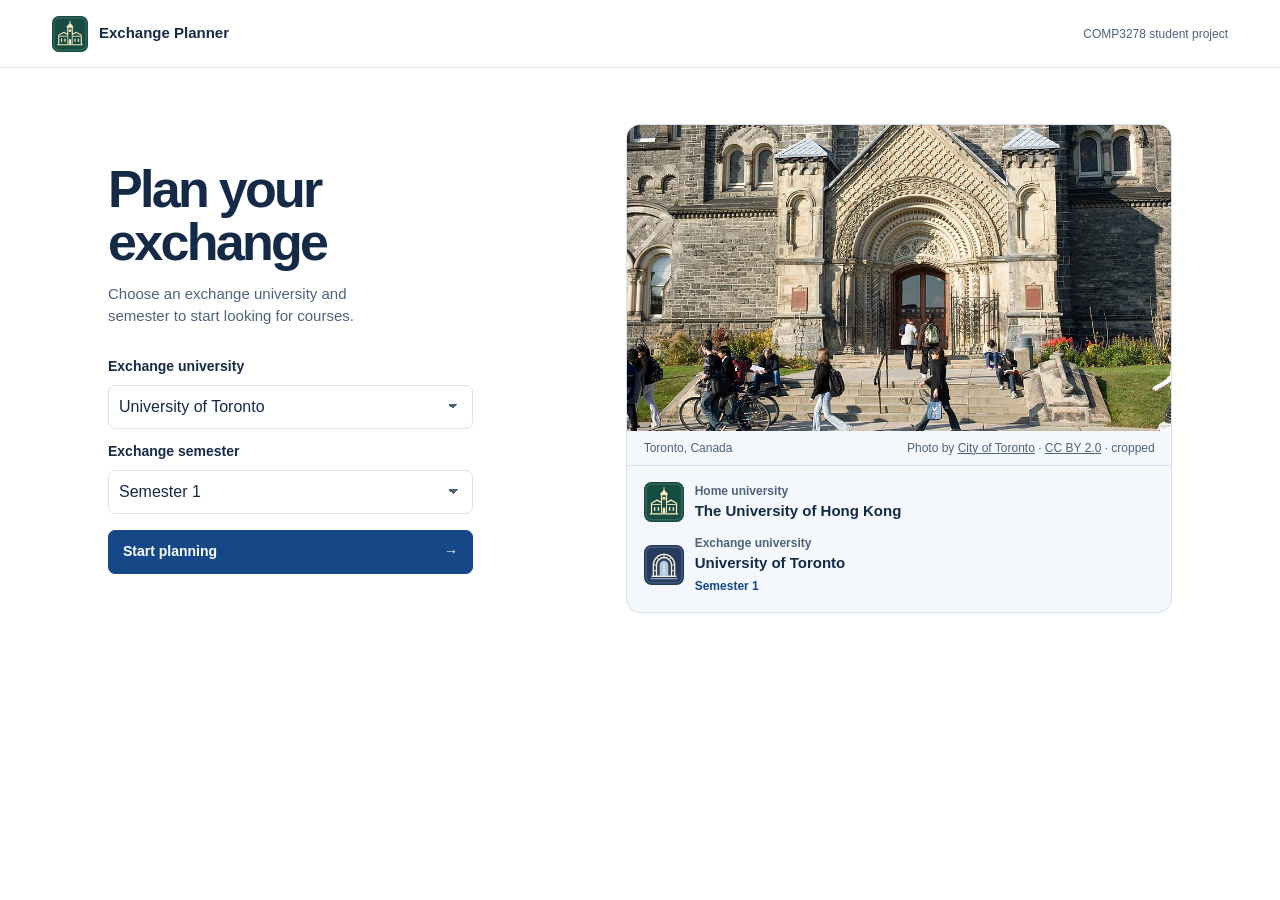
==== commit 7cecab85: "Publish the personal credit planner" ====
--- a/docs/index.html
+++ b/docs/index.html
@@ -4,7 +4,7 @@
   <meta charset="utf-8">
   <meta name="viewport" content="width=device-width, initial-scale=1">
   <title>Exchange Planner</title>
-  <link rel="stylesheet" href="static/style.css?v=3cb58a5b8d0e">
+  <link rel="stylesheet" href="static/style.css?v=a92f95160fb0">
 </head>
 <body id="exchange-planner">
 <header class="identity">
@@ -97,7 +97,9 @@
 </template>
 <script id="exchange-choices" type="application/json">{"destinations": [[3, "University College London"], [2, "University of Toronto"]], "semesters": ["Sem 1", "Sem 2"]}</script>
 <script id="campus-photos" type="application/json">{"2": {"alt": "Entrance to University College at the University of Toronto", "city": "Toronto, Canada", "credit": "City of Toronto", "file": "toronto.jpg", "license": "CC BY 2.0", "license_url": "https://creativecommons.org/licenses/by/2.0/", "mark": "toronto", "source": "https://commons.wikimedia.org/wiki/File:University_College_in_Toronto.jpg"}, "3": {"alt": "Columns of the University College London portico", "city": "London, United Kingdom", "credit": "Raya Sharbain", "file": "ucl.jpg", "license": "CC BY-SA 4.0", "license_url": "https://creativecommons.org/licenses/by-sa/4.0/", "mark": "ucl", "source": "https://commons.wikimedia.org/wiki/File:Portico_of_University_College_London.jpg"}}</script>
-<script src="static/plan.js?v=1dd0953d48ae" defer></script>
+<script src="static/plan.js?v=7d77d151b93d" defer></script>
+
+
 
 
 
--- a/docs/static/style.css
+++ b/docs/static/style.css
@@ -20,7 +20,7 @@
 #exchange-planner [hidden] { display: none !important; }
 #exchange-planner :is(h1,h2,p) { margin: 0; color: inherit; }
 #exchange-planner input, #exchange-planner select, #exchange-planner button { font: inherit; }
-#exchange-planner :is(button,select,input):focus-visible {
+#exchange-planner :is(a,button,select,input,summary,[tabindex]):focus-visible {
   outline: 2px solid var(--blue);
   outline-offset: 2px;
 }
@@ -87,10 +87,10 @@
 #exchange-planner .stop strong { display: block; margin-top: 2px; font-size: 15px; line-height: 1.25; }
 #exchange-planner .route-term { display: inline-block; margin-top: 4px; color: var(--blue); font-size: 12px; font-weight: 550; }
 #exchange-planner .context {
-  display: flex; align-items: center; justify-content: space-between; gap: 14px; flex-wrap: wrap;
-  background: var(--page); padding: 15px clamp(16px, 5%, 52px);
-}
-#exchange-planner .context-universities { display: flex; align-items: center; gap: 5px 7px; flex-wrap: wrap; margin-top: 4px; }
+  display: flex; align-items: center; justify-content: space-between; gap: 8px 14px; flex-wrap: wrap;
+  background: var(--page); padding: 9px clamp(16px, 5%, 52px);
+}
+#exchange-planner .context-universities { display: flex; align-items: center; gap: 5px 7px; flex-wrap: wrap; }
 #exchange-planner .plan-campus { display: inline-flex; align-items: center; gap: 6px; }
 #exchange-planner .plan-campus .campus-mark { width: 28px; height: 28px; }
 #exchange-planner .context-text strong { font-size: 16px; }
@@ -113,10 +113,20 @@
   background: var(--sheet); color: var(--quiet);
 }
 #exchange-planner .modes [aria-current="page"] { border-color: var(--blue); color: var(--blue); background: var(--blue-wash); font-weight: 600; }
-#exchange-planner .filter-line { max-width: 445px; }
-#exchange-planner .results-count { margin-top: 15px; font-size: 12px; color: var(--quiet); }
+#exchange-planner .course-filters {
+  margin-top: 16px; padding: 12px; border: 1px solid var(--rule);
+  border-radius: 10px; background: var(--page);
+}
+#exchange-planner .course-filters .modes { margin: 0; }
+#exchange-planner .course-filters .form { margin-top: 10px; }
+#exchange-planner .course-summary { display: flex; flex-wrap: wrap; align-items: center; gap: 6px 12px; padding: 13px 0 9px; }
+#exchange-planner .results-count { font-weight: 650; }
+#exchange-planner .applied-filter {
+  padding: 3px 8px; border-radius: 6px; background: var(--blue-wash); color: var(--blue); font-size: 13px;
+}
+#exchange-planner :is(.filter-reset,.offering-filter summary) { color: var(--blue); font-weight: 600; }
+#exchange-planner .filter-reset { padding: 5px 0; text-underline-offset: 3px; }
 #exchange-planner .course-row { padding: 12px 0; border-top: 1px solid var(--rule); }
-#exchange-planner .course-row:first-child { margin-top: 7px; }
 #exchange-planner .course-main { display: flex; justify-content: space-between; align-items: start; gap: 8px 14px; flex-wrap: wrap; }
 #exchange-planner .course-title h2 { font-size: 18px; line-height: 1.2; font-weight: 650; }
 #exchange-planner .course-meta { margin-top: 3px; font-size: 13px; color: var(--quiet); }
@@ -126,6 +136,8 @@
 #exchange-planner .row-action { padding: 4px 0; min-height: 30px; border: 0; background: transparent; color: var(--blue); font-weight: 600; text-align: left; }
 #exchange-planner .row-action:hover, #exchange-planner .row-action[aria-expanded="true"] { text-decoration: underline; text-underline-offset: 3px; }
 #exchange-planner .course-detail { margin-top: 6px; padding: 8px 11px; background: var(--page); border-left: 3px solid var(--blue); }
+#exchange-planner .course-details { display: grid; grid-template-columns: repeat(auto-fit, minmax(min(100%, 255px), 1fr)); gap: 10px; }
+#exchange-planner .course-detail h3 { margin: 0 0 3px; font-size: 13px; }
 #exchange-planner .empty-message { padding: 14px 0; color: var(--quiet); }
 #exchange-planner .visually-hidden {
   position: absolute; width: 1px; height: 1px; overflow: hidden; clip-path: inset(50%); white-space: nowrap;
@@ -143,7 +155,39 @@
 #exchange-planner .identity-link { display: inline-flex; gap: 11px; align-items: center; color: var(--ink); text-decoration: none; }
 #exchange-planner .workspace-nav a, #exchange-planner .modes a { color: var(--quiet); text-decoration: none; }
 #exchange-planner .quiet-button { display: inline-flex; align-items: center; text-decoration: none; }
-#exchange-planner :is(.primary-button,.main-action,.row-action) { cursor: pointer; }
+#exchange-planner :is(.primary-button,.main-action,.row-action,.save-course) { cursor: pointer; }
+#exchange-planner .save-course {
+  min-height: 34px; padding: 4px 9px; border: 1px solid var(--rule);
+  border-radius: 6px; background: var(--sheet); color: var(--blue); font-weight: 650;
+}
+#exchange-planner .save-course[aria-pressed="true"] {
+  border-color: var(--match); background: var(--match-wash); color: var(--match);
+}
+#exchange-planner .plan-setup-link { margin-top: 12px; }
+#exchange-planner .term-plans {
+  display: grid; grid-template-columns: repeat(2, minmax(0, 1fr)); gap: 14px; margin-top: 16px;
+}
+#exchange-planner .term-plan {
+  padding: 15px; border: 1px solid var(--rule); border-radius: 10px;
+}
+#exchange-planner .term-plan-head {
+  display: flex; align-items: center; justify-content: space-between; flex-wrap: wrap; gap: 8px;
+  margin-bottom: 12px;
+}
+#exchange-planner .term-plan-head h2 { font-size: 18px; }
+#exchange-planner .term-total { font-size: 23px; font-weight: 700; }
+#exchange-planner .credit-target {
+  display: block; margin-top: 9px; max-width: 210px; font-weight: 550;
+}
+#exchange-planner .credit-target input { margin-top: 4px; }
+#exchange-planner .credit-status { margin-top: 6px; color: var(--quiet); }
+#exchange-planner .credit-status[data-met="true"] { color: var(--match); font-weight: 650; }
+#exchange-planner .planned-courses { margin: 12px 0 0; padding: 0; list-style: none; }
+#exchange-planner .planned-courses li {
+  display: flex; justify-content: space-between; align-items: center; gap: 8px;
+  padding: 8px 0; border-top: 1px solid var(--rule);
+}
+#exchange-planner .planned-courses li strong { display: block; }
 #exchange-planner .feature-description { margin-top: 9px; color: var(--quiet); }
 #exchange-planner .form {
   display: flex; gap: 10px; align-items: end; flex-wrap: wrap; margin-top: 14px;
@@ -163,6 +207,25 @@
 #exchange-planner .block.error { color: light-dark(#951c22, #ffadb4); }
 #exchange-planner .result-head { display: flex; justify-content: space-between; align-items: baseline; padding: 10px 14px; gap: 12px; }
 #exchange-planner .result-head h2 { font-size: 16px; font-weight: 650; }
+#exchange-planner .result-scope { padding: 0 14px 10px; color: var(--quiet); font-size: 13px; }
+#exchange-planner .selected-offering {
+  padding: 11px 14px; margin-top: 10px; border-radius: 8px;
+  background: var(--blue-wash); border-left: 3px solid var(--blue);
+}
+#exchange-planner .selected-offering strong { font-size: 16px; }
+#exchange-planner .offering-filter { margin-top: 10px; }
+#exchange-planner .offering-filter summary { cursor: pointer; padding: 6px 0; }
+#exchange-planner .offering-filter .form { margin-top: 6px; }
+#exchange-planner .schedule-list ul { list-style: none; margin: 0; padding: 0; }
+#exchange-planner .schedule-day {
+  margin: 0; padding: 7px 14px; background: var(--page); font-size: 13px; border-top: 1px solid var(--rule);
+}
+#exchange-planner .schedule-row {
+  display: grid; grid-template-columns: minmax(160px, 1fr) auto auto; align-items: center; gap: 4px 12px;
+  padding: 10px 14px; border-top: 1px solid var(--rule);
+}
+#exchange-planner .overlap-time { color: var(--match); font-weight: 650; }
+#exchange-planner .metric-note { display: block; color: var(--quiet); font-size: 12px; }
 #exchange-planner :is(.count,.null) { color: var(--quiet); }
 #exchange-planner .empty { padding: 0 14px 12px; }
 #exchange-planner .table-wrap { overflow-x: auto; }
@@ -170,48 +233,52 @@
 #exchange-planner .data :is(td,th) { padding: 9px 12px; text-align: left; border-top: 1px solid var(--rule); }
 #exchange-planner .data th { background: var(--page); white-space: nowrap; }
 #exchange-planner .insight-tools {
-  display: grid; grid-template-columns: repeat(4, minmax(0, 1fr)); gap: 10px; margin: 16px 0;
+  display: flex; flex-wrap: wrap; gap: 6px; margin: 11px 0;
 }
 #exchange-planner .insight-tools a {
-  display: grid; align-content: start; gap: 4px; padding: 12px;
-  border: 1px solid var(--rule); border-radius: 8px; background: var(--sheet);
-  color: var(--ink); text-decoration: none; line-height: 1.35;
-}
-#exchange-planner .insight-tools a span { color: var(--quiet); font-size: 13px; }
+  display: inline-flex; align-items: center; padding: 6px 10px; min-height: 36px;
+  border: 1px solid var(--rule); border-radius: 6px; background: var(--sheet);
+  color: var(--ink); text-decoration: none; line-height: 1.3;
+}
 #exchange-planner .insight-tools a:hover { border-color: var(--blue); }
 #exchange-planner .insight-tools [aria-current="page"] {
-  border-color: var(--blue); box-shadow: inset 0 0 0 1px var(--blue);
-  background: var(--blue-wash);
-}
-#exchange-planner .insight-tools [aria-current="page"] strong { color: var(--blue); }
-#exchange-planner .insight-panel {
-  padding: clamp(12px, 2vw, 22px); border: 1px solid var(--rule); border-radius: 10px;
-}
-#exchange-planner .insight-panel > h2 { font-size: 19px; line-height: 1.3; }
-#exchange-planner .insight-panel .feature-description { margin-top: 4px; }
+  border-color: var(--blue); color: var(--blue); font-weight: 650; background: var(--blue-wash);
+}
+#exchange-planner .insight-panel .form { margin-top: 8px; }
 #exchange-planner .insight-panel .block:last-child { margin-bottom: 0; }
 #exchange-planner .insight-panel .data tbody tr:nth-child(even) { background: var(--page); }
 #exchange-planner :is(pre,code,.mono) { font-family: ui-monospace, monospace; }
 #exchange-planner pre { white-space: pre-wrap; }
 
 @media (max-width: 720px) {
-  #exchange-planner .insight-tools { grid-template-columns: repeat(2, minmax(0, 1fr)); }
-  #exchange-planner .insight-panel .data,
-  #exchange-planner .insight-panel .data tbody { display: block; }
-  #exchange-planner .insight-panel .data thead {
+  #exchange-planner .term-plans { grid-template-columns: minmax(0, 1fr); }
+  #exchange-planner.tool-page .identity { min-height: 52px; padding-block: 8px; }
+  #exchange-planner.tool-page .identity .campus-mark { width: 28px; height: 28px; }
+  #exchange-planner .context-text strong { font-size: 14px; }
+  #exchange-planner .context-universities .campus-mark { width: 21px; height: 21px; }
+  #exchange-planner .course-content { padding-top: 16px; }
+  #exchange-planner .schedule-row { grid-template-columns: 1fr; }
+  #exchange-planner .data, #exchange-planner .data tbody { display: block; }
+  #exchange-planner .data thead {
     position: absolute; width: 1px; height: 1px; overflow: hidden; clip-path: inset(50%);
   }
-  #exchange-planner .insight-panel .data tbody tr {
+  #exchange-planner .data tbody tr {
     display: grid; grid-template-columns: repeat(2, minmax(0, 1fr));
     padding: 8px 12px; border-top: 1px solid var(--rule);
   }
-  #exchange-planner .insight-panel .data td { padding: 4px 0; border: 0; }
-  #exchange-planner .insight-panel .data td:first-child { grid-column: 1 / -1; font-weight: 650; }
-  #exchange-planner .insight-panel .data td:not(:first-child)::before {
+  #exchange-planner .data td { padding: 4px 0; border: 0; }
+  #exchange-planner .data td:first-child { grid-column: 1 / -1; font-weight: 650; }
+  #exchange-planner .data td:not(:first-child)::before {
     content: attr(data-label) / "";
     display: block; color: var(--quiet); font-size: 12px;
   }
 }
+@media (pointer: coarse) {
+  #exchange-planner .save-course { min-height: 44px; }
+}
 @media (max-width: 430px) {
   #exchange-planner .form label { max-width: none; }
-}
+  #exchange-planner .course-filters .form label { flex-basis: 135px; }
+  #exchange-planner .workspace-nav { column-gap: 12px; font-size: 13px; }
+  #exchange-planner .context .quiet-button { min-height: 30px; }
+}
